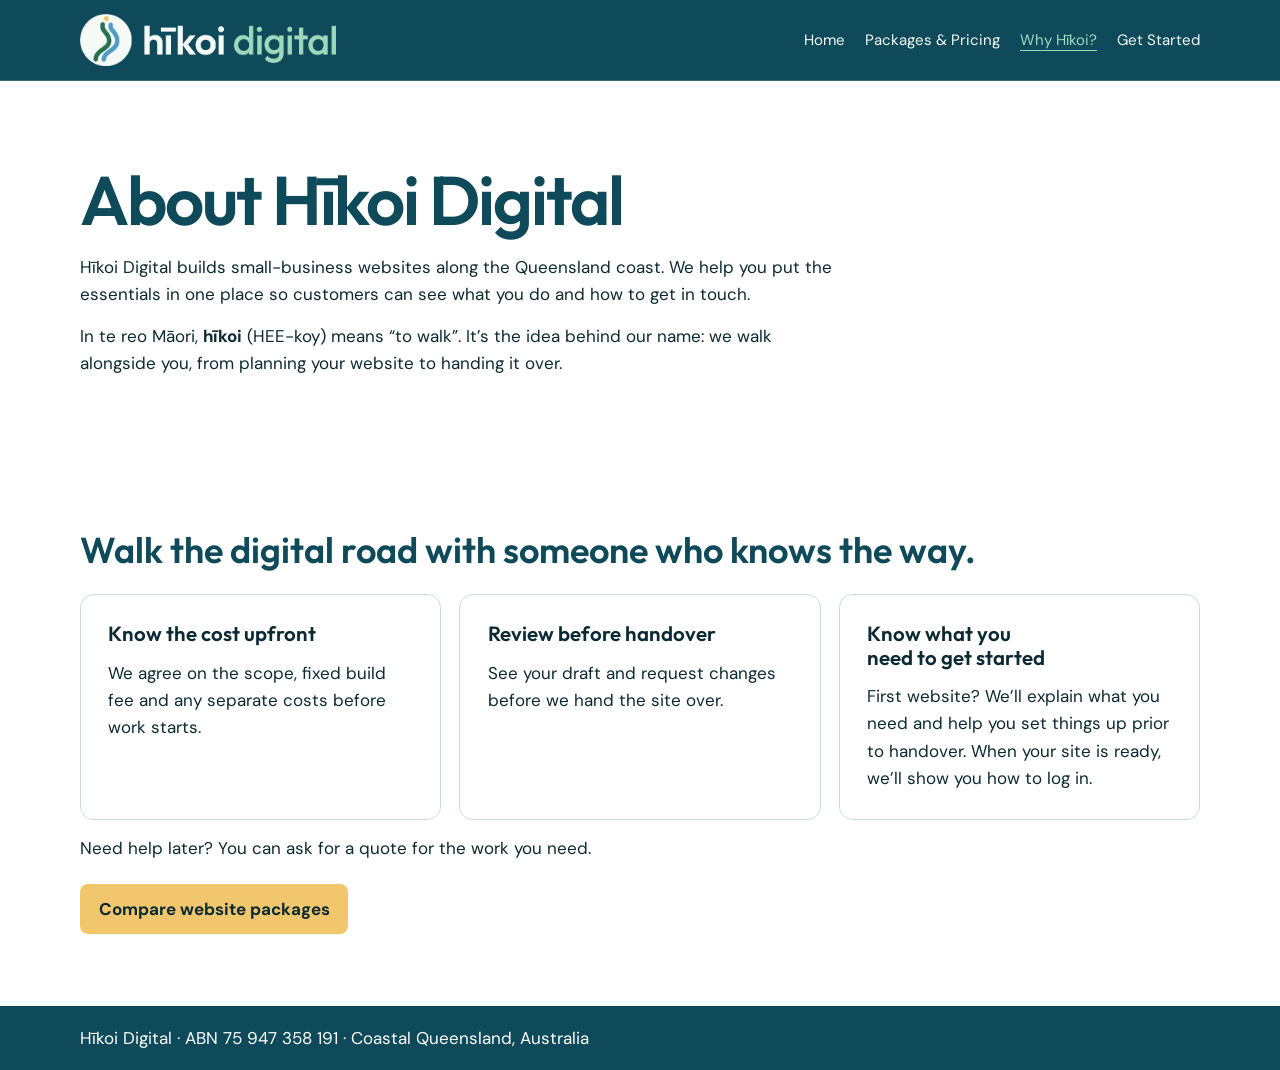
==== about.html @ 0330693f "Add Hīkoi Digital website" ====
<!doctype html>
<html lang="en-AU">
<head>
  <meta charset="utf-8">
  <meta name="viewport" content="width=device-width, initial-scale=1">
  <meta name="description" content="Learn how Hīkoi Digital works with small businesses along the Queensland coast.">
  <title>About Hīkoi | Hīkoi Digital</title>

  <link rel="icon" href="white-circle-mark.png" type="image/png">
  <link rel="stylesheet" href="styles.css">
</head>
<body>
  <a class="skip" href="#main">Skip to content</a>
  <header>
    <div class="wrap nav">
      <a class="wordmark" href="index.html" aria-label="Hīkoi Digital home"><img src="hikoi-digital-logo.png" alt="" width="1350" height="272"></a>
      <nav aria-label="Main navigation">
        <a href="index.html">Home</a>
        <a href="packages.html">Packages &amp; Pricing</a>
        <a href="about.html" aria-current="page">Why Hīkoi?</a>
        <a href="contact.html">Get Started</a>
      </nav>
    </div>
  </header>
  <main id="main">
<section class='page-head'>
<div class='wrap'>
<h1>About Hīkoi Digital</h1>
<p>Hīkoi Digital builds small-business websites along the Queensland coast. We help you put the essentials in one place so customers can see what you do and how to get in touch.</p>
<p>In te reo Māori, <strong>hīkoi</strong> (HEE-koy) means “to walk”. It’s the idea behind our name: we walk alongside you, from planning your website to handing it over.</p>
</div>
</section>
<section class='wrap section' aria-labelledby='walk-heading'>
<h2 id='walk-heading' class='measure'>Walk the digital road with someone who knows the way.</h2>
<div class='grid three'>
<article>
<h3>Know the cost upfront</h3>
<p>We agree on the scope, fixed build fee and any separate costs before work starts.</p>
</article>
<article>
<h3>Review before handover</h3>
<p>See your draft and request changes before we hand the site over.</p>
</article>
<article>
<h3>Know what you need to get started</h3>
<p>First website? We’ll explain what you need and help you set things up prior to handover. When your site is ready, we’ll show you how to log in.</p>
</article>
</div>
<p class='measure'>Need help later? You can ask for a quote for the work you need.</p>
<a class='button' href='packages.html'>Compare website packages</a>
</section>
  </main>
  <footer><div class="wrap"><span>Hīkoi Digital · ABN 75 947 358 191</span><span class="footer-location">Coastal Queensland, Australia</span></div></footer>
</body>
</html>
---- styles.css ----
@font-face {
  font-family: 'DM Sans';
  src: url('fonts/DM-Sans.ttf') format('truetype');
  font-style: normal;
  font-weight: 100 1000;
  font-display: swap;
}
@font-face {
  font-family: Outfit;
  src: url('fonts/Outfit.ttf') format('truetype');
  font-style: normal;
  font-weight: 100 900;
  font-display: swap;
}

:root {
  color-scheme: light;
  --teal: #0e4a5a;
  --green: #27704f;
  --mist: #e4f1ec;
  --gold: #f2c66d;
  --ink: #0b2a33;
  --paper: #ffffff;
  --white: #f6faf7;
  --mint: #9ed9be;
}
* { box-sizing: border-box; }
body { margin: 0; min-height: 100vh; display: flex; flex-direction: column; font: 1.0625rem/1.6 'DM Sans', system-ui, sans-serif; color: var(--ink); background: var(--paper); }
main { flex: 1; }
h1, h2, h3, .wordmark { font-family: Outfit, system-ui, sans-serif; font-weight: 600; line-height: 1.14; }
h1, h2, h3 { margin: 0; text-wrap: balance; }
h1 { font-size: clamp(2.35rem, 6vw, 4.3rem); letter-spacing: -.03em; }
h2 { font-size: clamp(1.55rem, 3vw, 2.25rem); color: var(--teal); }
h3 { font-size: 1.28rem; }
p { margin: .9rem 0 0; }
a { color: var(--green); }
:focus-visible { outline: 3px solid currentColor; outline-offset: 4px; }
.wrap { width: min(70rem, calc(100% - 2.5rem)); margin-inline: auto; }
.skip { position: absolute; left: 1rem; top: .5rem; padding: .5rem; background: white; transform: translateY(-150%); }
.skip:focus { transform: none; }
header { background: var(--teal); color: var(--white); border-bottom: 1px solid #386c77; }
.nav { display: flex; justify-content: space-between; align-items: center; gap: 1rem 2rem; min-height: 5rem; padding-block: .65rem; }
.wordmark { display: inline-flex; align-items: center; color: var(--white); }
.wordmark img { display: block; width: clamp(10rem, 26vw, 16rem); max-width: 100%; height: auto; }
nav { display: flex; flex-wrap: wrap; align-items: center; gap: .2rem 1.25rem; font-size: .94rem; }
nav a { display: inline-flex; align-items: center; min-height: 2.75rem; color: var(--white); text-decoration: none; }
nav a:hover, nav a[aria-current='page'] { color: var(--mint); text-decoration: underline; text-underline-offset: .35em; }
.hero { background: var(--teal); color: var(--paper); padding-block: clamp(3rem, 8vw, 6.5rem); }
.hero-grid { display: grid; grid-template-columns: minmax(0, 1.6fr) minmax(0, 1fr); align-items: center; gap: clamp(2rem, 6vw, 5rem); }
.hero p, .page-head p, .measure { max-width: 63ch; }
.brand-panel { border: 1px solid #86b5b6; border-radius: 1.35rem; padding: clamp(1.5rem, 5vw, 4rem) 1rem; text-align: center; background: var(--teal); }
.brand-panel img { max-width: 100%; height: auto; }
.brand-panel p { color: var(--mint); }
.brand-panel p { font: 600 clamp(1.35rem, 3vw, 2rem)/1.16 Outfit, system-ui, sans-serif; }
.button, button { display: inline-flex; align-items: center; justify-content: center; min-height: 2.85rem; margin-top: 1.4rem; padding: .65rem 1.1rem; border: 1px solid transparent; border-radius: .5rem; font: inherit; font-weight: 700; text-decoration: none; background: var(--gold); color: var(--ink); }
.button:hover { background: #ffe0a3; }
.button:focus-visible { outline-color: var(--ink); }
.hero .button:focus-visible { outline-color: white; }
.section { padding-block: clamp(2.5rem, 6vw, 4.5rem); }
.page-head { background: var(--paper); padding-block: clamp(2.5rem, 7vw, 5rem); }
.page-head h1 { color: var(--teal); }
.grid { display: grid; gap: 1.15rem; }
.three { grid-template-columns: repeat(3, minmax(0, 1fr)); margin-top: 1.5rem; }
.two { grid-template-columns: repeat(2, minmax(0, 1fr)); }
article, .contact-preview { background: white; border: 1px solid #ccdcd5; border-radius: .85rem; padding: clamp(1rem, 3vw, 1.7rem); }
article ul { padding-left: 1.25rem; margin-bottom: 0; }
article li + li { margin-top: .35rem; }
.price { color: var(--green); font-weight: 700; }
.details h2 { margin-top: 1.75rem; }
.contact-preview > p, .measure > p:first-child { margin-top: 0; }
fieldset { border: 0; padding: 0; margin: 1rem 0 0; min-width: 0; }
legend { font-weight: 700; padding: 0; }
label { display: block; margin-top: .65rem; }
input, textarea { width: 100%; border: 1px solid #7a9891; border-radius: .4rem; padding: .6rem; background: var(--paper); color: var(--ink); font: inherit; }
button:disabled { border-color: #ccdcd5; background: var(--mist); color: var(--ink); }
footer { background: var(--teal); color: var(--paper); padding: 1.15rem 0; }
.footer-location::before { content: ' · '; white-space: pre; }
@media (max-width: 47rem) {
  .hero-grid, .three, .two { grid-template-columns: 1fr; }
  .nav { align-items: flex-start; flex-direction: column; gap: .25rem; }
  nav { column-gap: 1rem; }
  .brand-panel { max-width: 25rem; width: 100%; }
  .footer-location { display: block; }
  .footer-location::before { content: none; }
}



.package-process { margin-top: clamp(2.5rem, 6vw, 4rem); }
.package-steps { grid-template-columns: repeat(4, minmax(0, 1fr)); list-style: none; margin: 1.2rem 0 1.5rem; padding: 0; }
.package-steps li { padding: 1rem; border-radius: .85rem; background: var(--mist); }
.step-number { display: inline-grid; place-items: center; width: 2rem; height: 2rem; border-radius: 50%; background: var(--teal); color: var(--white); font-weight: 700; margin-bottom: .7rem; }
.package-steps p { margin-top: .5rem; }
.package-answers { max-width: 48rem; }
.package-answers details { border-top: 1px solid #ccdcd5; padding: .65rem .1rem; }
.package-answers details:last-child { border-bottom: 1px solid #ccdcd5; }
.package-answers summary { cursor: pointer; color: var(--teal); font-weight: 700; min-height: 2.25rem; padding-block: .3rem; }
.package-answers details p { margin: .35rem 0 .65rem; max-width: 65ch; }
@media (max-width: 62rem) { .package-steps { grid-template-columns: repeat(2, minmax(0, 1fr)); } }
@media (max-width: 34rem) {
  .package-steps { grid-template-columns: 1fr; gap: .65rem; }
  .package-steps li { display: grid; grid-template-columns: auto minmax(0, 1fr); gap: .75rem; }
  .step-number { margin-bottom: 0; }
}
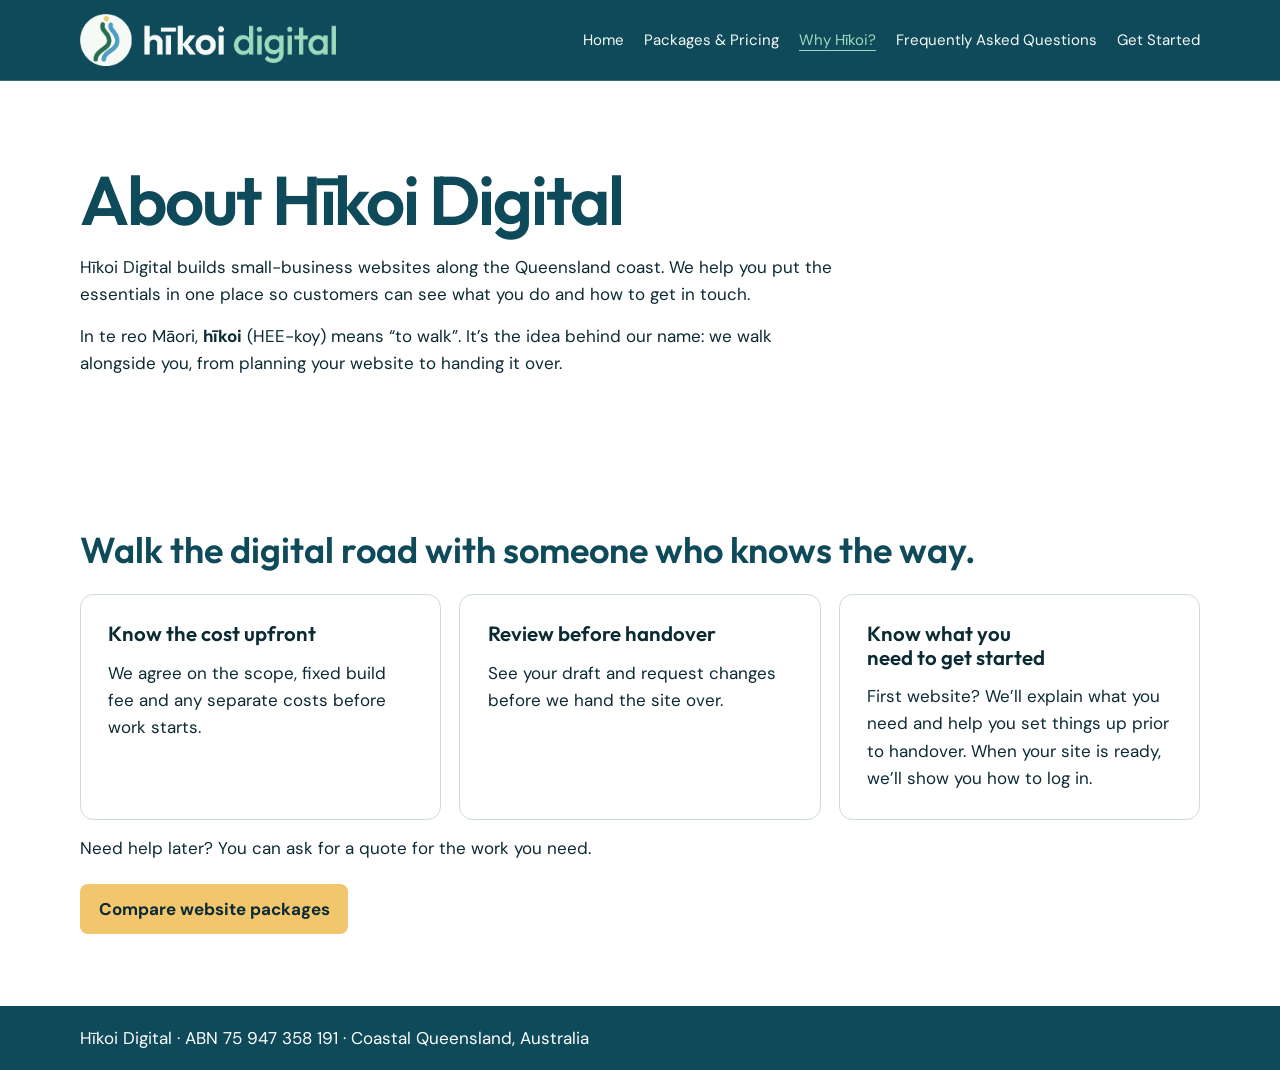
==== commit dd5378f2: "Move FAQ into main navigation on all pages, after Why Hikoi and before Get Started" ====
--- a/about.html
+++ b/about.html
@@ -1,55 +1,61 @@
-<!doctype html>
-<html lang="en-AU">
-<head>
-  <meta charset="utf-8">
-  <meta name="viewport" content="width=device-width, initial-scale=1">
-  <meta name="description" content="Learn how Hīkoi Digital works with small businesses along the Queensland coast.">
-  <title>About Hīkoi | Hīkoi Digital</title>
-
-  <link rel="icon" href="white-circle-mark.png" type="image/png">
-  <link rel="stylesheet" href="styles.css">
-</head>
-<body>
-  <a class="skip" href="#main">Skip to content</a>
-  <header>
-    <div class="wrap nav">
-      <a class="wordmark" href="index.html" aria-label="Hīkoi Digital home"><img src="hikoi-digital-logo.png" alt="" width="1350" height="272"></a>
-      <nav aria-label="Main navigation">
-        <a href="index.html">Home</a>
-        <a href="packages.html">Packages &amp; Pricing</a>
-        <a href="about.html" aria-current="page">Why Hīkoi?</a>
-        <a href="contact.html">Get Started</a>
-      </nav>
-    </div>
-  </header>
-  <main id="main">
-<section class='page-head'>
-<div class='wrap'>
-<h1>About Hīkoi Digital</h1>
-<p>Hīkoi Digital builds small-business websites along the Queensland coast. We help you put the essentials in one place so customers can see what you do and how to get in touch.</p>
-<p>In te reo Māori, <strong>hīkoi</strong> (HEE-koy) means “to walk”. It’s the idea behind our name: we walk alongside you, from planning your website to handing it over.</p>
-</div>
-</section>
-<section class='wrap section' aria-labelledby='walk-heading'>
-<h2 id='walk-heading' class='measure'>Walk the digital road with someone who knows the way.</h2>
-<div class='grid three'>
-<article>
-<h3>Know the cost upfront</h3>
-<p>We agree on the scope, fixed build fee and any separate costs before work starts.</p>
-</article>
-<article>
-<h3>Review before handover</h3>
-<p>See your draft and request changes before we hand the site over.</p>
-</article>
-<article>
-<h3>Know what you need to get started</h3>
-<p>First website? We’ll explain what you need and help you set things up prior to handover. When your site is ready, we’ll show you how to log in.</p>
-</article>
-</div>
-<p class='measure'>Need help later? You can ask for a quote for the work you need.</p>
-<a class='button' href='packages.html'>Compare website packages</a>
-</section>
-  </main>
-  <footer><div class="wrap"><span>Hīkoi Digital · ABN 75 947 358 191</span><span class="footer-location">Coastal Queensland, Australia</span></div></footer>
-</body>
-</html>
+<!doctype html>
+<html lang="en-AU">
+<head>
+  <meta charset="utf-8">
+  <meta name="viewport" content="width=device-width, initial-scale=1">
+  <meta name="description" content="Hīkoi Digital builds fixed-price websites for small businesses along the Queensland coast, Gold Coast to Bundaberg. We walk alongside you to handover.">
+  <title>About Hīkoi Digital | Website Designer Queensland</title>
+  <meta property="og:title" content="About Hīkoi Digital | Website Designer Queensland">
+  <meta property="og:description" content="Hīkoi Digital builds fixed-price websites for small businesses along the Queensland coast, Gold Coast to Bundaberg. We walk alongside you to handover.">
+  <meta property="og:type" content="website">
+  <meta property="og:url" content="https://hikoidigital.com/about.html">
+  <meta property="og:image" content="https://hikoidigital.com/white-circle-mark.png">
+
+  <link rel="icon" href="white-circle-mark.png" type="image/png">
+  <link rel="stylesheet" href="styles.css">
+</head>
+<body>
+  <a class="skip" href="#main">Skip to content</a>
+  <header>
+    <div class="wrap nav">
+      <a class="wordmark" href="index.html" aria-label="Hīkoi Digital home"><img src="hikoi-digital-logo.png" alt="" width="1350" height="272"></a>
+      <nav aria-label="Main navigation">
+        <a href="index.html">Home</a>
+        <a href="packages.html">Packages &amp; Pricing</a>
+        <a href="about.html" aria-current="page">Why Hīkoi?</a>
+        <a href="faq.html">Frequently Asked Questions</a>
+        <a href="contact.html">Get Started</a>
+      </nav>
+    </div>
+  </header>
+  <main id="main">
+<section class='page-head'>
+<div class='wrap'>
+<h1>About Hīkoi Digital</h1>
+<p>Hīkoi Digital builds small-business websites along the Queensland coast. We help you put the essentials in one place so customers can see what you do and how to get in touch.</p>
+<p>In te reo Māori, <strong>hīkoi</strong> (HEE-koy) means “to walk”. It’s the idea behind our name: we walk alongside you, from planning your website to handing it over.</p>
+</div>
+</section>
+<section class='wrap section' aria-labelledby='walk-heading'>
+<h2 id='walk-heading' class='measure'>Walk the digital road with someone who knows the way.</h2>
+<div class='grid three'>
+<article>
+<h3>Know the cost upfront</h3>
+<p>We agree on the scope, fixed build fee and any separate costs before work starts.</p>
+</article>
+<article>
+<h3>Review before handover</h3>
+<p>See your draft and request changes before we hand the site over.</p>
+</article>
+<article>
+<h3>Know what you need to get started</h3>
+<p>First website? We’ll explain what you need and help you set things up prior to handover. When your site is ready, we’ll show you how to log in.</p>
+</article>
+</div>
+<p class='measure'>Need help later? You can ask for a quote for the work you need.</p>
+<a class='button' href='packages.html'>Compare website packages</a>
+</section>
+  </main>
+  <footer><div class="wrap"><span>Hīkoi Digital · ABN 75 947 358 191</span><span class="footer-location">Coastal Queensland, Australia</span></div></footer>
+</body>
+</html>
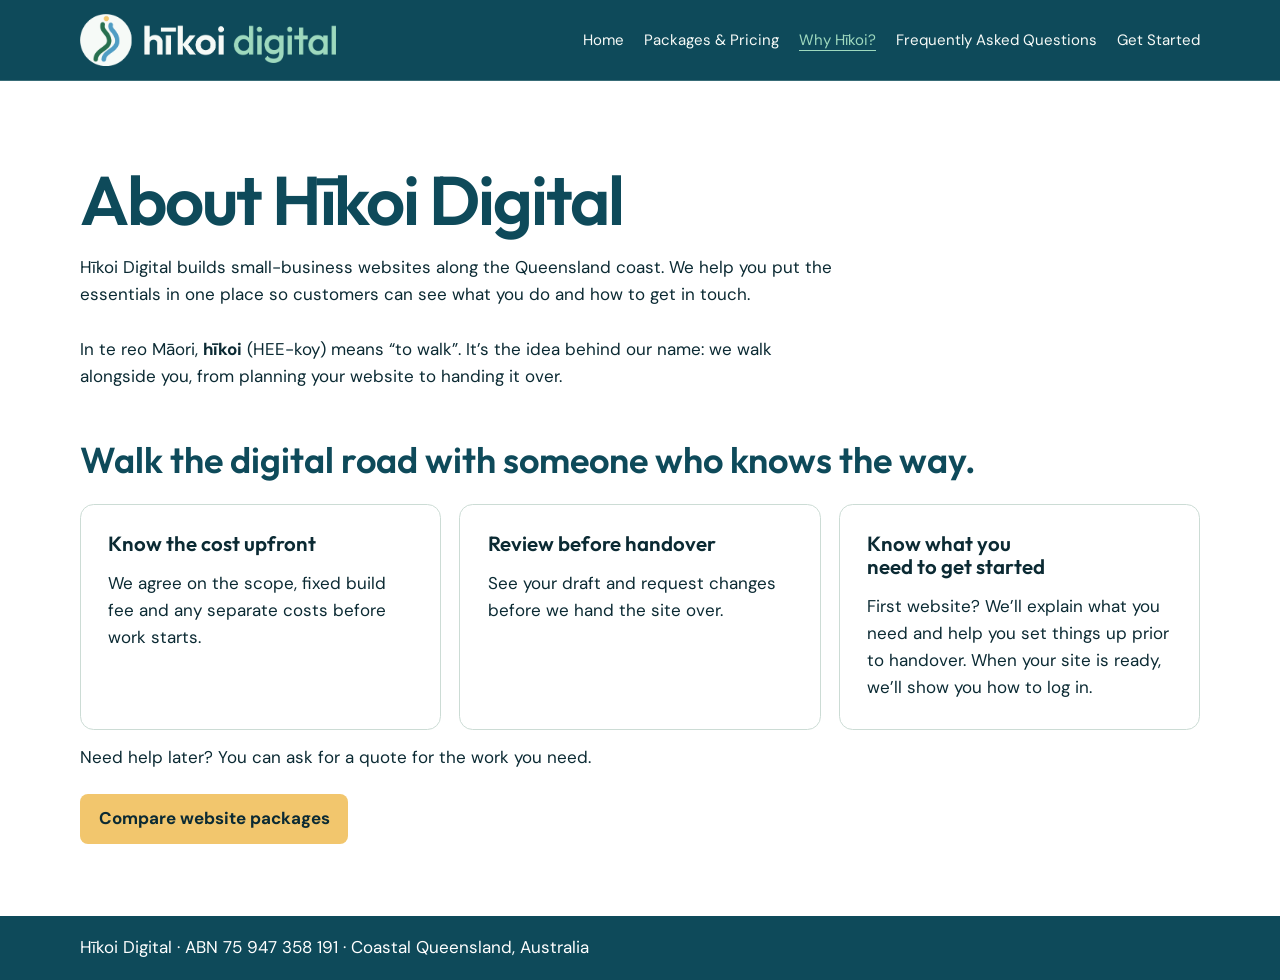
==== commit 8ab3c2d3: "Adjust spacing on the Why Hīkoi page" ====
--- a/about.html
+++ b/about.html
@@ -13,6 +13,11 @@
 
   <link rel="icon" href="white-circle-mark.png" type="image/png">
   <link rel="stylesheet" href="styles.css">
+  <style>
+    .about-intro { padding-block-end: 1.5rem; }
+    .about-intro p + p { margin-top: 1.75rem; }
+    .walk-section { padding-block-start: 1.5rem; }
+  </style>
 </head>
 <body>
   <a class="skip" href="#main">Skip to content</a>
@@ -29,14 +34,14 @@
     </div>
   </header>
   <main id="main">
-<section class='page-head'>
+<section class='page-head about-intro'>
 <div class='wrap'>
 <h1>About Hīkoi Digital</h1>
 <p>Hīkoi Digital builds small-business websites along the Queensland coast. We help you put the essentials in one place so customers can see what you do and how to get in touch.</p>
 <p>In te reo Māori, <strong>hīkoi</strong> (HEE-koy) means “to walk”. It’s the idea behind our name: we walk alongside you, from planning your website to handing it over.</p>
 </div>
 </section>
-<section class='wrap section' aria-labelledby='walk-heading'>
+<section class='wrap section walk-section' aria-labelledby='walk-heading'>
 <h2 id='walk-heading' class='measure'>Walk the digital road with someone who knows the way.</h2>
 <div class='grid three'>
 <article>
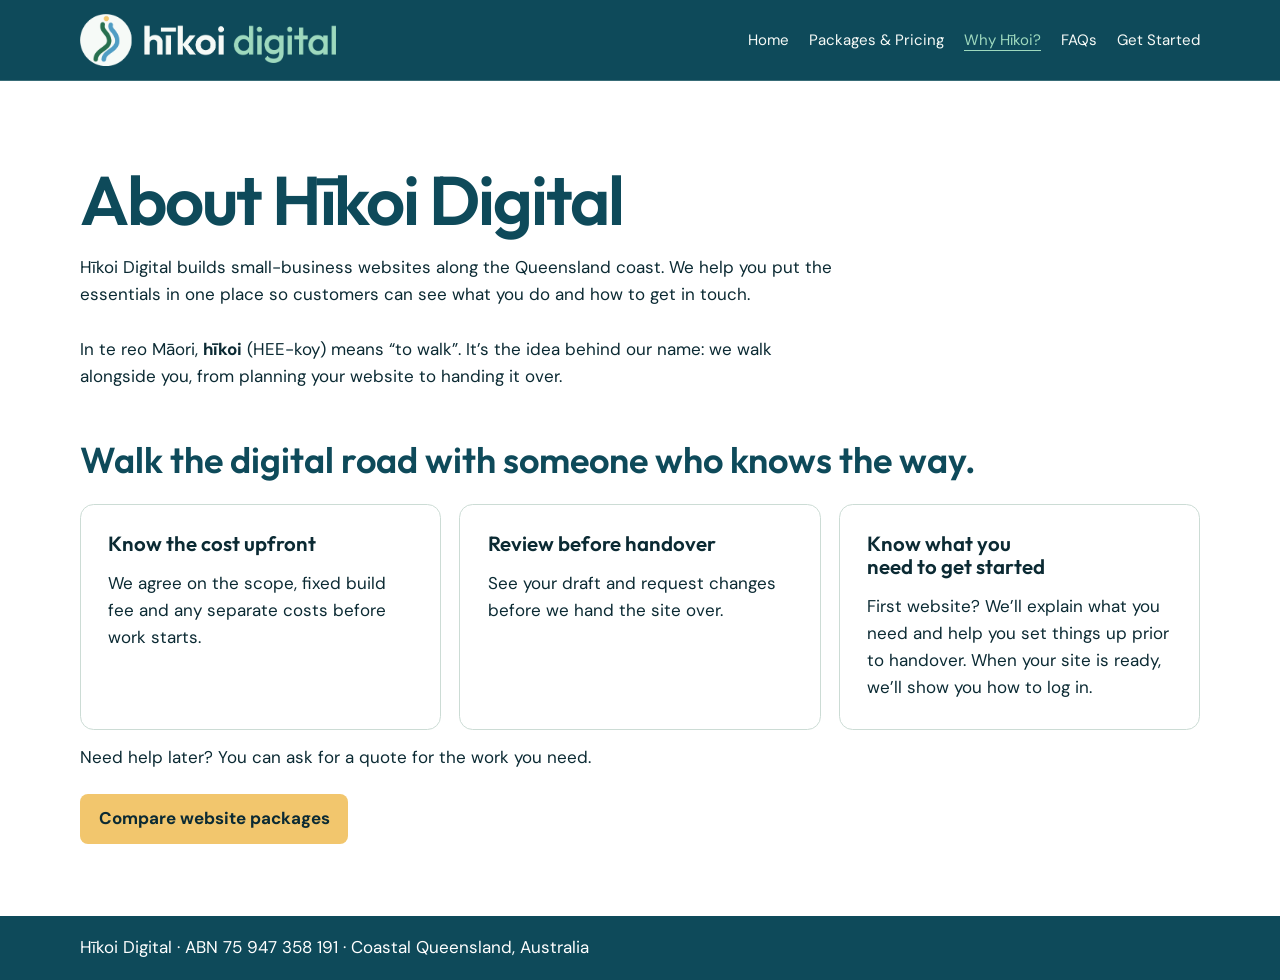
==== commit 660b9aca: "Shorten the main navigation FAQ label" ====
--- a/about.html
+++ b/about.html
@@ -28,7 +28,7 @@
         <a href="index.html">Home</a>
         <a href="packages.html">Packages &amp; Pricing</a>
         <a href="about.html" aria-current="page">Why Hīkoi?</a>
-        <a href="faq.html">Frequently Asked Questions</a>
+        <a href="faq.html">FAQs</a>
         <a href="contact.html">Get Started</a>
       </nav>
     </div>
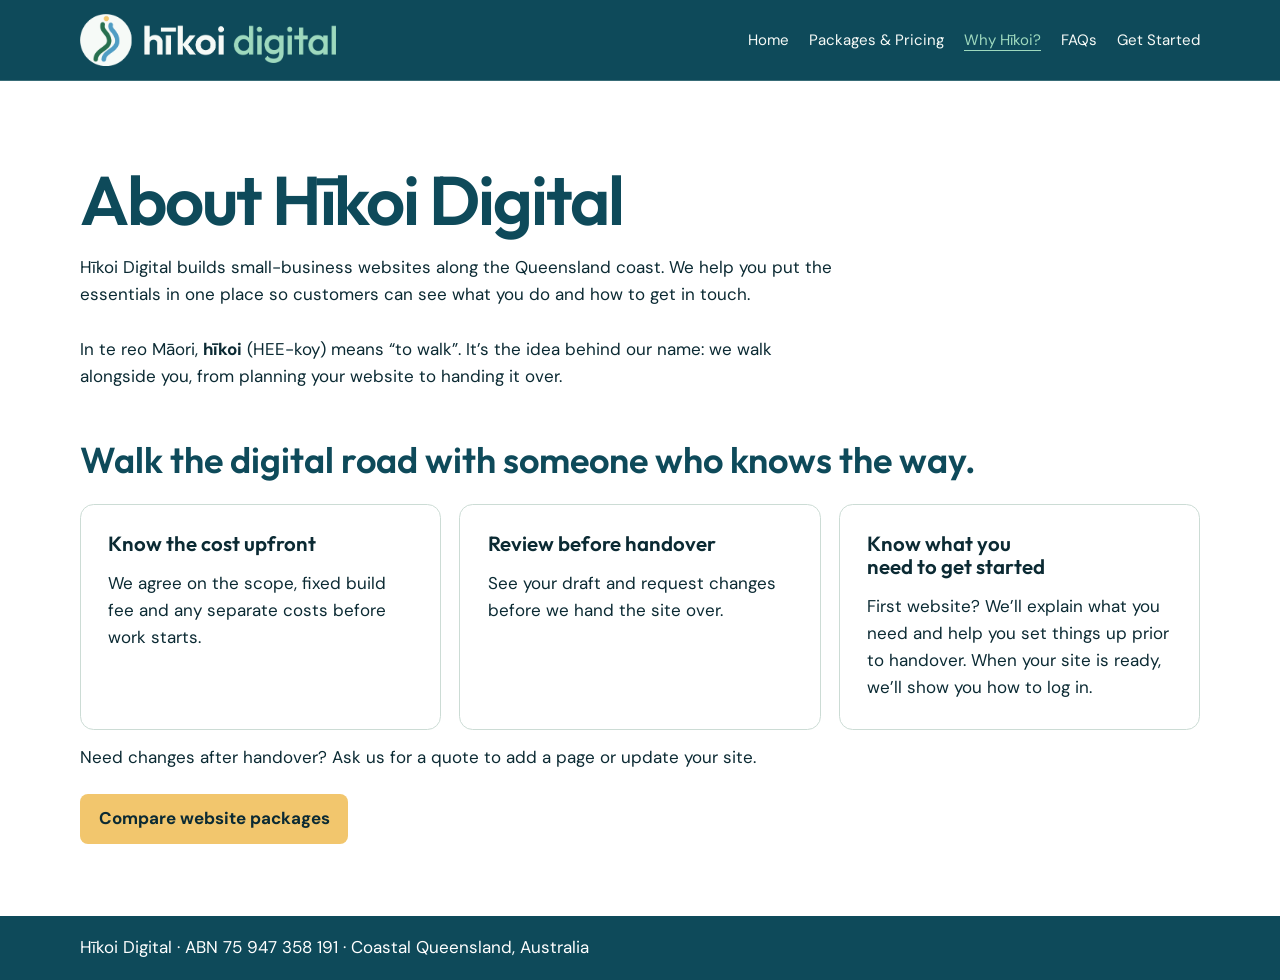
==== commit 41b99848: "Clarify quoted website updates after handover" ====
--- a/about.html
+++ b/about.html
@@ -57,7 +57,7 @@
 <p>First website? We’ll explain what you need and help you set things up prior to handover. When your site is ready, we’ll show you how to log in.</p>
 </article>
 </div>
-<p class='measure'>Need help later? You can ask for a quote for the work you need.</p>
+<p class='measure'>Need changes after handover? Ask us for a quote to add a page or update your site.</p>
 <a class='button' href='packages.html'>Compare website packages</a>
 </section>
   </main>
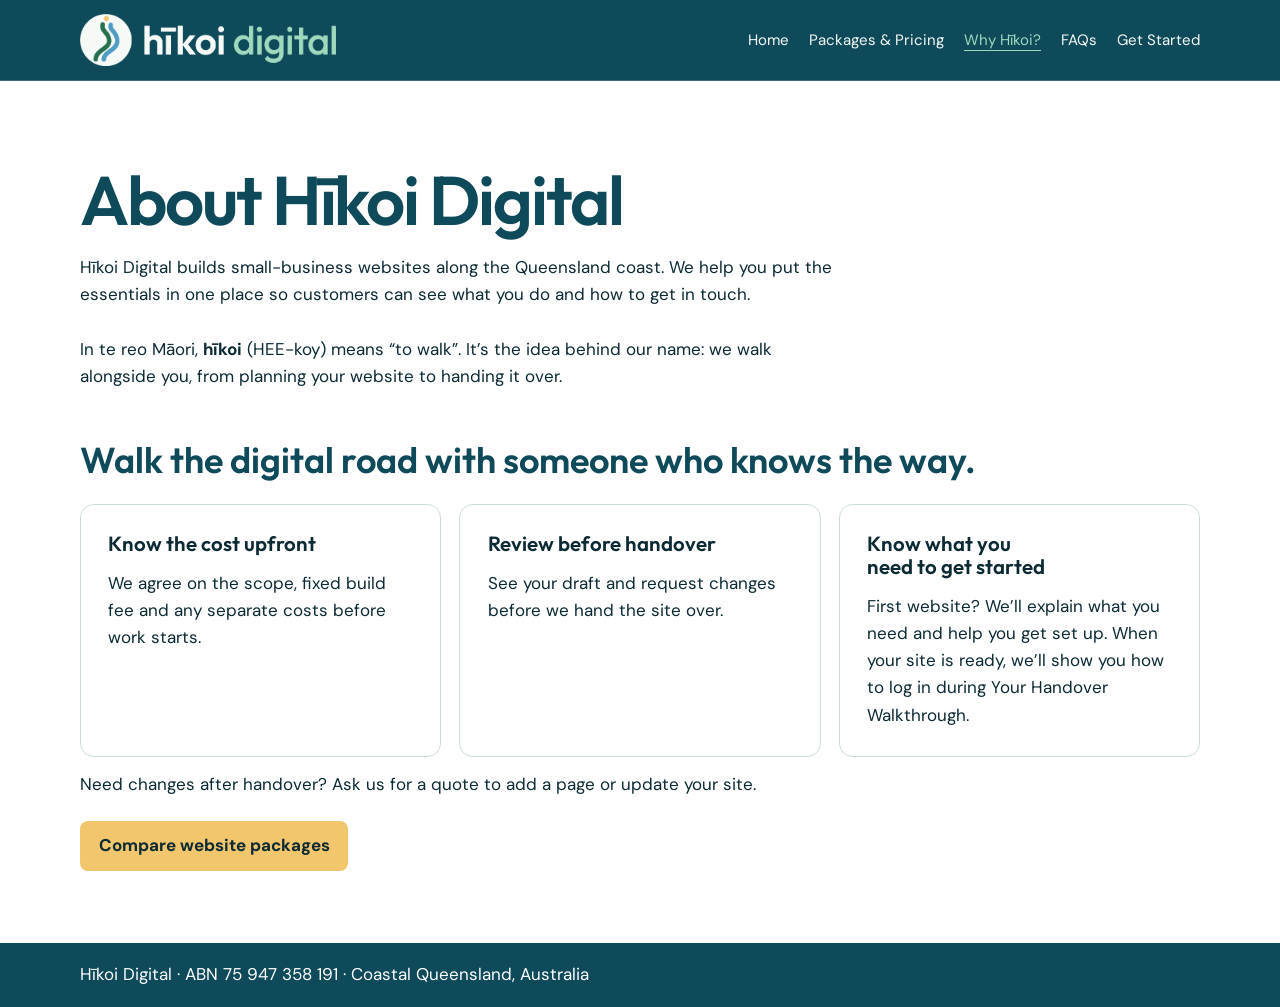
==== commit fef17084: "Use consistent names for project intake and handover" ====
--- a/about.html
+++ b/about.html
@@ -23,7 +23,7 @@
   <a class="skip" href="#main">Skip to content</a>
   <header>
     <div class="wrap nav">
-      <a class="wordmark" href="index.html" aria-label="Hīkoi Digital home"><img src="hikoi-digital-logo.png" alt="" width="1350" height="272"></a>
+      <a class="wordmark" href="index.html" aria-label="Hīkoi Digital home"><img src="hikoi-digital-logo.png" alt="Hīkoi Digital logo" width="1350" height="272"></a>
       <nav aria-label="Main navigation">
         <a href="index.html">Home</a>
         <a href="packages.html">Packages &amp; Pricing</a>
@@ -54,7 +54,7 @@
 </article>
 <article>
 <h3>Know what you need to get started</h3>
-<p>First website? We’ll explain what you need and help you set things up prior to handover. When your site is ready, we’ll show you how to log in.</p>
+<p>First website? We’ll explain what you need and help you get set up. When your site is ready, we’ll show you how to log in during Your Handover Walkthrough.</p>
 </article>
 </div>
 <p class='measure'>Need changes after handover? Ask us for a quote to add a page or update your site.</p>
